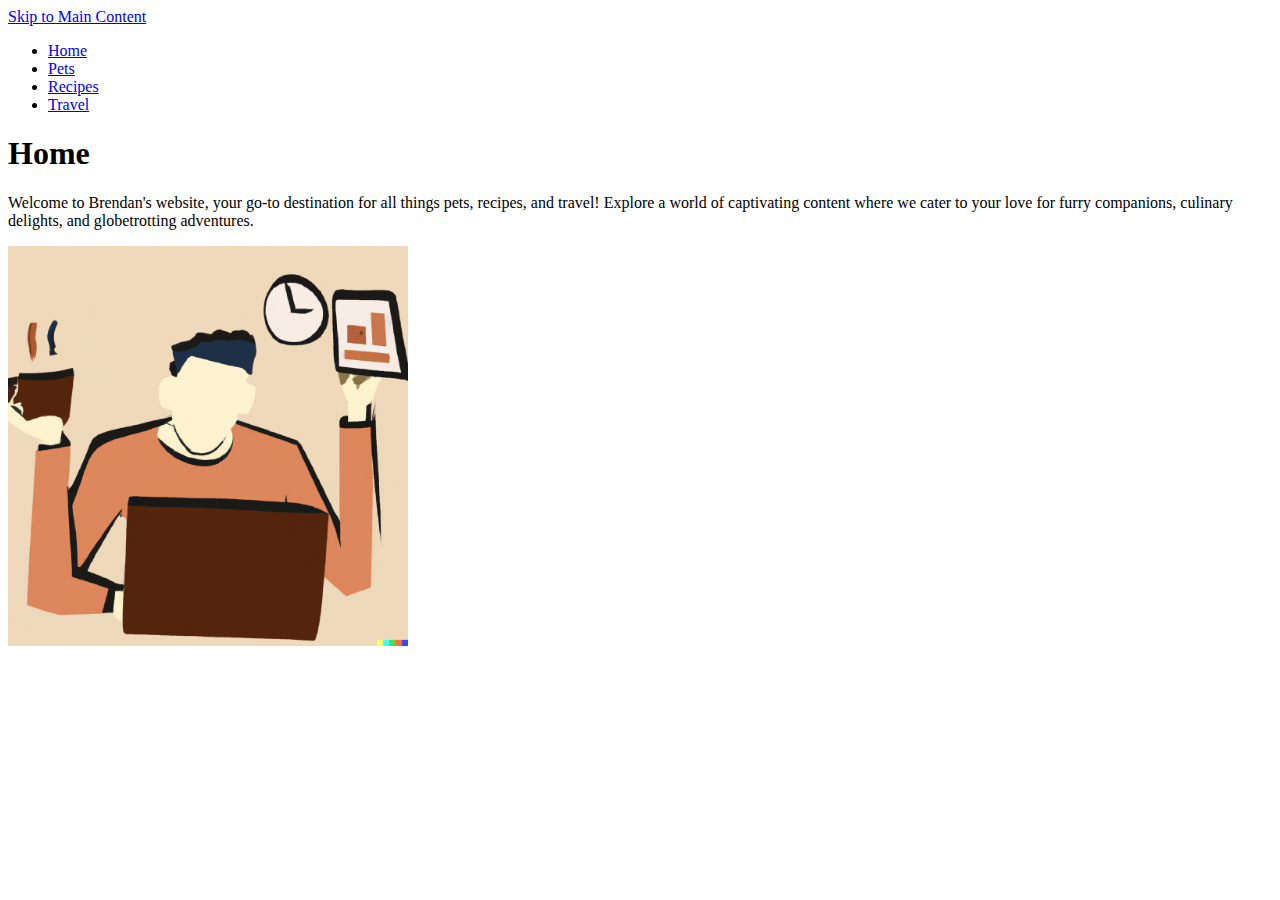
==== index.html @ 383dcf03 "init" ====
<!DOCTYPE html>
<html lang="en">
  <head>
    <meta charset="UTF-8" />
    <meta name="viewport" content="width=device-width, initial-scale=1.0" />
    <link rel="stylesheet" type="css/style.css" />
    <title>Pets</title>
  </head>
  <body>
    <a href="#main" class="skip">Skip to Main Content</a>
    <header>
      <nav>
        <ul>
          <li><a href="index.html">Home</a></li>
          <li><a href="pets.html">Pets</a></li>
          <li><a href="recipes.html">Recipes</a></li>
          <li><a href="travel.html">Travel</a></li>
        </ul>
      </nav>
    </header>
    <main id="main">
      <h1>Home</h1>
      <div>
        <p>
          Welcome to Brendan's website, your go-to destination for all things
          pets, recipes, and travel! Explore a world of captivating content
          where we cater to your love for furry companions, culinary delights,
          and globetrotting adventures.
        </p>
        <img src="images/studying.png" width="400" alt="A man multitasking." />
      </div>
    </main>
  </body>
</html>
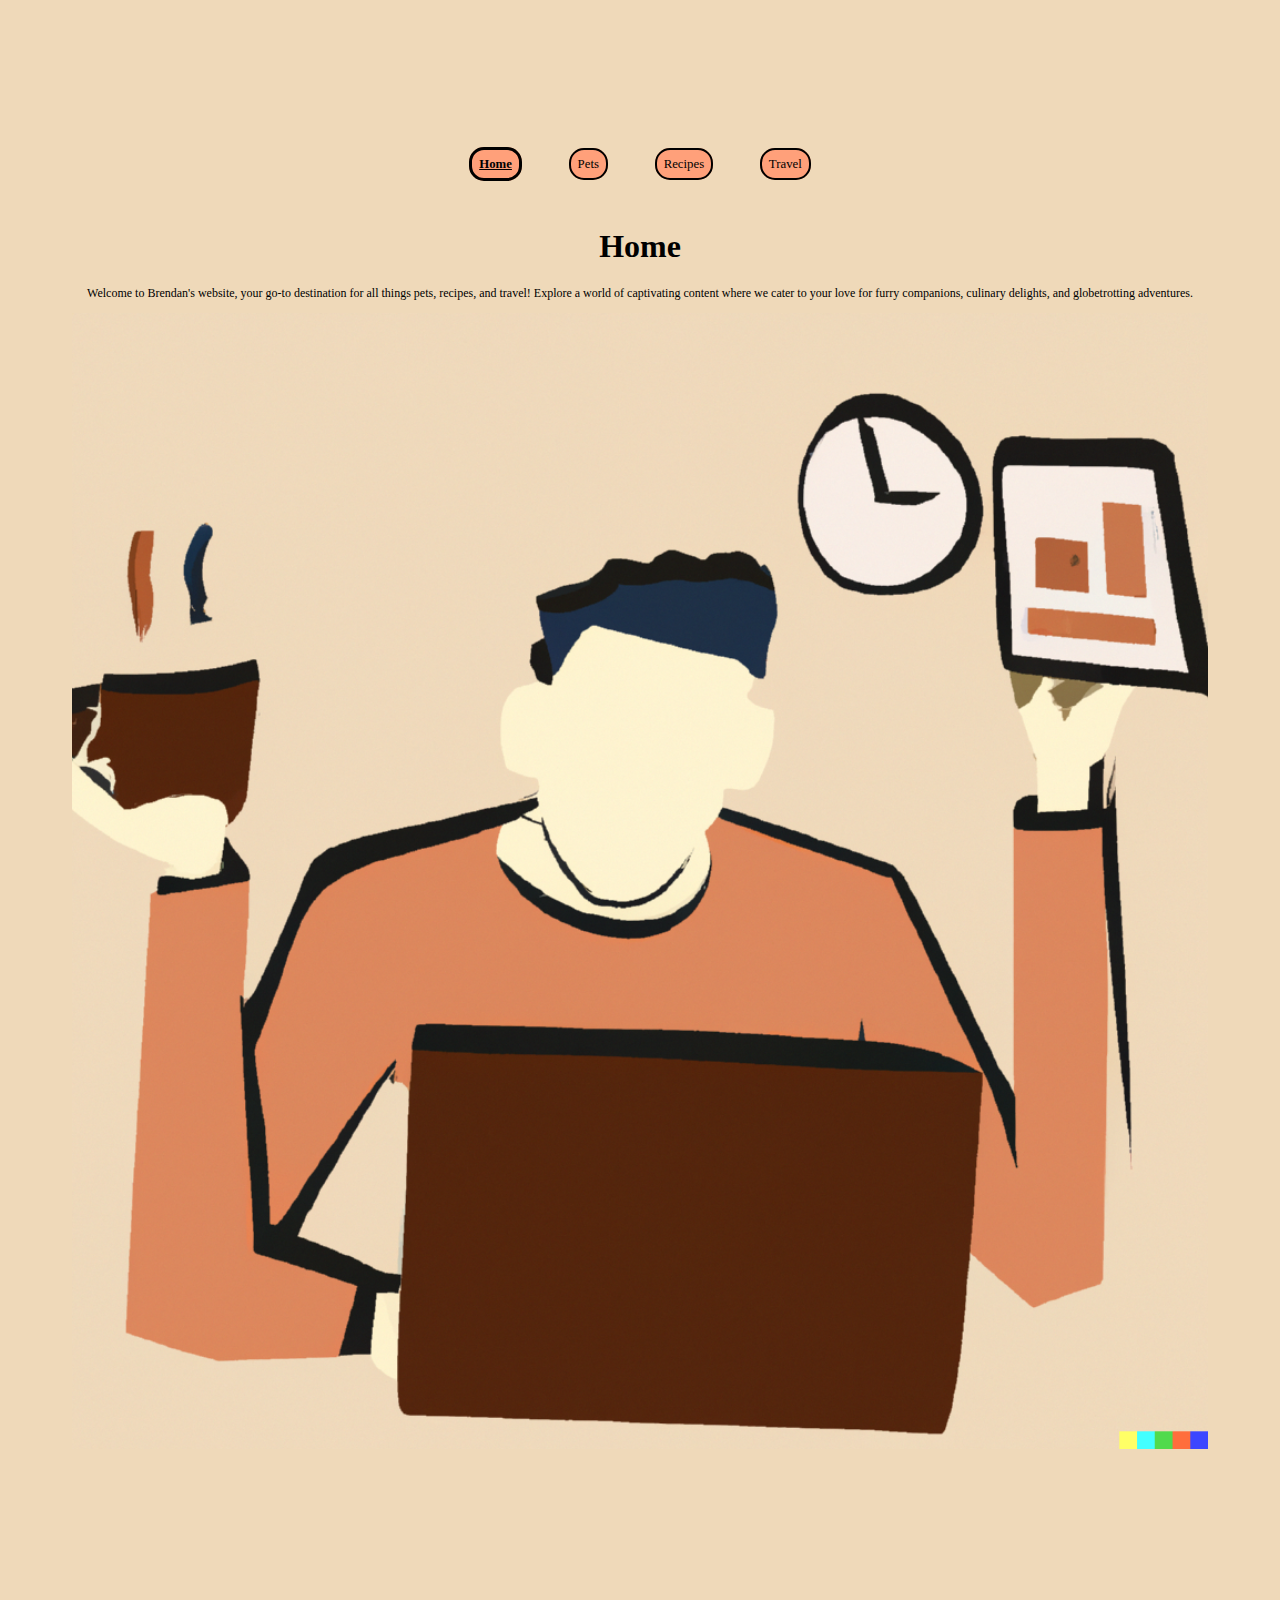
==== commit 2655ed52: "css" ====
--- a/index.html
+++ b/index.html
@@ -2,8 +2,8 @@
 <html lang="en">
   <head>
     <meta charset="UTF-8" />
-    <meta name="viewport" content="width=device-width, initial-scale=1.0" />
-    <link rel="stylesheet" type="css/style.css" />
+    <meta name="viewport" content="width=device-width" />
+    <link rel="stylesheet" href="css/style.css" />
     <title>Pets</title>
   </head>
   <body>
@@ -11,7 +11,7 @@
     <header>
       <nav>
         <ul>
-          <li><a href="index.html">Home</a></li>
+          <li><a href="index.html" class="selected">Home</a></li>
           <li><a href="pets.html">Pets</a></li>
           <li><a href="recipes.html">Recipes</a></li>
           <li><a href="travel.html">Travel</a></li>
@@ -27,7 +27,12 @@
           where we cater to your love for furry companions, culinary delights,
           and globetrotting adventures.
         </p>
-        <img src="images/studying.png" width="400" alt="A man multitasking." />
+        <img
+          class="main_img"
+          src="images/studying.png"
+          width="400"
+          alt="A man multitasking."
+        />
       </div>
     </main>
   </body>
--- a/css/style.css
+++ b/css/style.css
@@ -0,0 +1,130 @@
+body {
+    padding: 5%;
+    background-color: #EFD9B9;
+}
+.skip {
+    position: absolute;
+    left: -10000px;
+    top: auto;
+    width: 1px;
+    height: 1px;
+    overflow: hidden;
+}
+.skip:focus {
+    position: static;
+    padding: 10px;
+}
+h1 {
+    margin-left: auto;
+    margin-right: auto;
+    text-align: center;
+    font-family: Comic Sans MS;
+}
+h2 {
+    margin-left: auto;
+    margin-right: auto;
+    text-align: center;
+    margin-top: 7%;
+    margin-bottom: 5%;
+    text-decoration: underline;
+    font-family: Comic Sans MS;
+}
+h3 {
+    margin-left: auto;
+    margin-right: auto;
+    margin-top: 7%;
+    margin-bottom: 5%;
+    text-align: center;
+    font-family: Comic Sans MS;
+}
+.main_img{
+    display: block;
+    margin-left: auto;
+    margin-right: auto;
+    width: 100%;
+    margin-bottom: 8%;
+}
+.sub_img{
+    display: block;
+    margin-left: auto;
+    margin-right: auto;
+    width: 75%;
+    margin-top: 8%;
+}
+
+ul {
+    text-align: center;
+    padding: 3%;
+}
+li {
+    display: inline-block;
+    list-style-type: none;
+    font-family: Comic Sans MS;
+    margin-left: 2%;
+    margin-right: 2%;
+    margin-top: 3%;
+}
+a {
+    text-decoration: none;
+    font-size: 80%;
+    font-family: Comic Sans MS;
+    color: black;
+    border-style: solid;
+    border-width: 2px;
+    border-color: black;
+    border-radius: 15px;
+    background-color: lightsalmon;
+    padding: 7px;
+}
+.selected {
+    font-weight: bold;
+    border-width: 3px;
+    text-decoration: underline;
+}
+p {
+    font-family: Comic Sans MS;
+    font-size: 75%;
+    text-align: center;
+}
+.pet_gallery{
+    margin-top: 10%;
+    display: grid;
+    justify-content: space-evenly;
+    justify-items: center;
+    align-content: space-evenly;
+    align-items: center;
+    grid-template-columns: 1fr 1fr;
+    gap: 5%;
+    margin-bottom: 10%;
+}
+
+.pet_gallery img {
+    width: 100%;
+}
+.likes_ul {
+    padding: 0%;
+}
+.likes_ul li {
+    margin-top: 0%;
+}
+ol {
+    text-align: center;
+    padding: 3%;
+}
+.recipe_gallery {
+    margin-top: 10%;
+    display: grid;
+    justify-content: space-evenly;
+    justify-items: center;
+    align-content: space-evenly;
+    align-items: center;
+    grid-template-columns: 1fr 1fr;
+    gap: 5%;
+    margin-bottom: 10%;
+}
+.recipe_gallery img {
+    width: 100%;
+}
+.third {
+    grid-column: 1 / 3;
+}